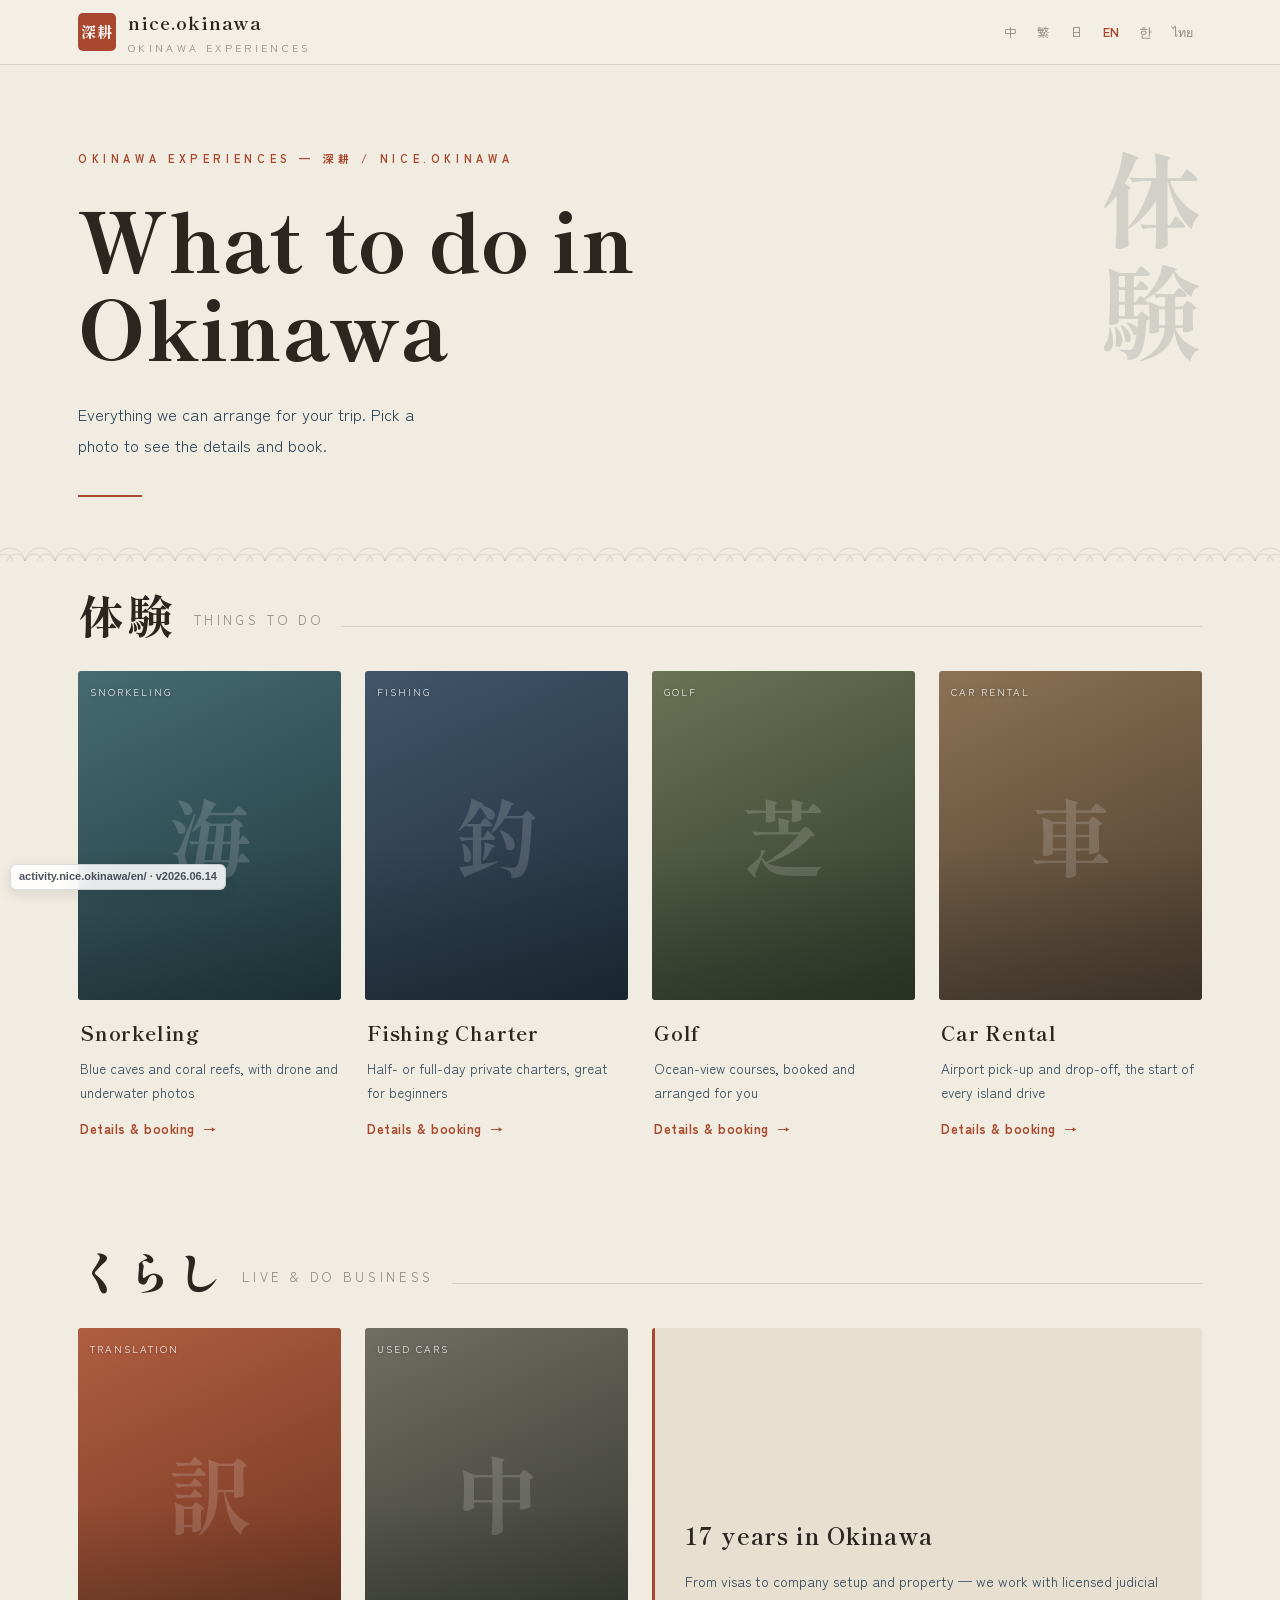
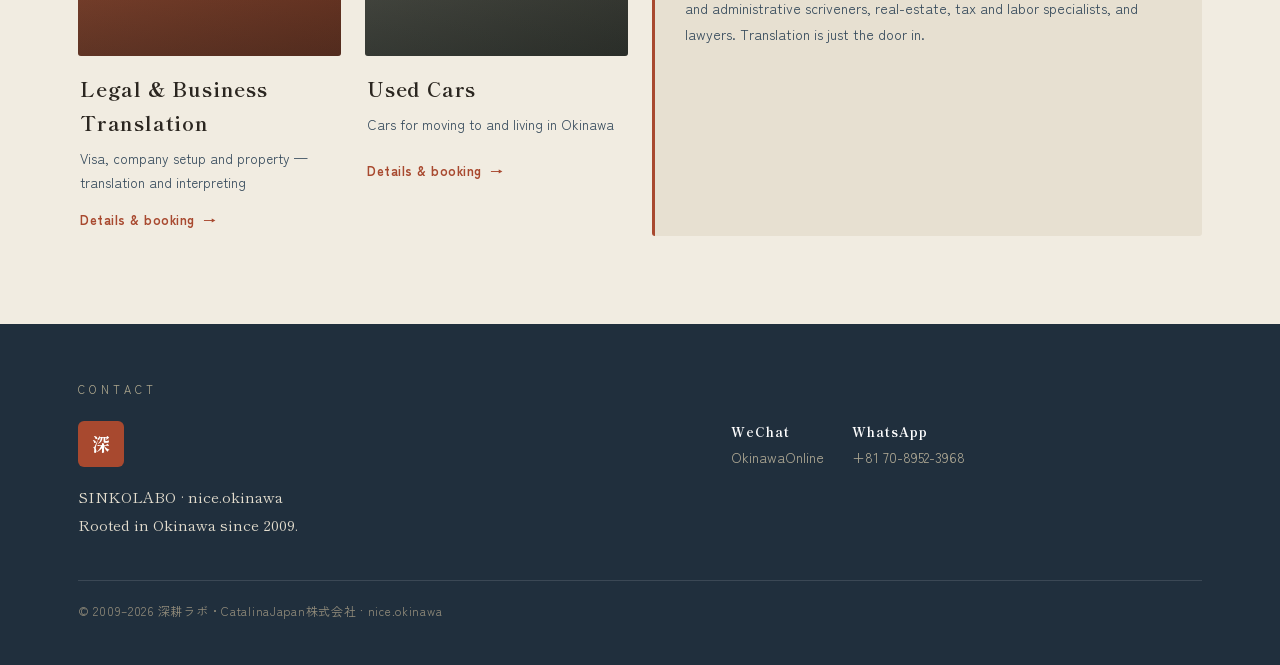
==== en/index.html @ 1bc1f2df "Align activity language URLs with sitemap" ====
<!doctype html>
<html lang="en">
<head>
<meta charset="utf-8">
<script>document.documentElement.classList.add('js')</script>
<meta name="viewport" content="width=device-width, initial-scale=1">
<title>Things to Do in Okinawa | Snorkeling, Fishing, Golf, Car Rental &amp; Translation — nice.okinawa</title>
<meta name="description" content="Everything you can do and book in Okinawa on one page: blue-cave snorkeling, fishing charters, golf, car rental, and legal/business translation for visas, company setup and property. SINKOLABO · nice.okinawa, rooted in Okinawa since 2009.">
<meta name="keywords" content="things to do in Okinawa, Okinawa activities, Okinawa snorkeling, blue cave Okinawa, Okinawa fishing charter, Okinawa golf, Okinawa car rental, Okinawa translation">
<meta name="robots" content="index,follow,max-image-preview:large">
<meta name="author" content="深耕ラボ・CatalinaJapan株式会社">
<link rel="canonical" href="https://activity.nice.okinawa/en/">
<link rel="alternate" hreflang="zh-Hans" href="https://activity.nice.okinawa/">
<link rel="alternate" hreflang="zh-Hant" href="https://activity.nice.okinawa/zh-TW/">
<link rel="alternate" hreflang="ja" href="https://activity.nice.okinawa/ja/">
<link rel="alternate" hreflang="en" href="https://activity.nice.okinawa/en/">
<link rel="alternate" hreflang="ko" href="https://activity.nice.okinawa/ko/">
<link rel="alternate" hreflang="th" href="https://activity.nice.okinawa/th/">
<link rel="alternate" hreflang="x-default" href="https://activity.nice.okinawa/">

<!-- OGP / Twitter -->
<meta property="og:site_name" content="nice.okinawa">
<meta property="og:title" content="Things to Do in Okinawa | Snorkeling, Fishing, Golf, Car Rental &amp; Translation — nice.okinawa">
<meta property="og:description" content="Everything we can arrange for your trip. Pick a photo to see the details and book.">
<meta property="og:type" content="website">
<meta property="og:url" content="https://activity.nice.okinawa/en/">
<meta property="og:image" content="https://activity.nice.okinawa/images/og.jpg">
<meta property="og:locale" content="en_US">
<meta property="og:locale:alternate" content="zh_CN">
<meta property="og:locale:alternate" content="zh_TW">
<meta property="og:locale:alternate" content="ja_JP">
<meta property="og:locale:alternate" content="ko_KR">
<meta property="og:locale:alternate" content="th_TH">
<meta name="twitter:card" content="summary_large_image">
<meta name="twitter:title" content="Things to Do in Okinawa | Snorkeling, Fishing, Golf, Car Rental &amp; Translation — nice.okinawa">
<meta name="twitter:description" content="Everything we can arrange for your trip. Pick a photo to see the details and book.">
<meta name="twitter:image" content="https://activity.nice.okinawa/images/og.jpg">

<link rel="preconnect" href="https://fonts.googleapis.com">
<link rel="preconnect" href="https://fonts.gstatic.com" crossorigin>
<link href="https://fonts.googleapis.com/css2?family=Shippori+Mincho:wght@500;700;800&family=Zen+Kaku+Gothic+New:wght@400;500;700&display=swap" rel="stylesheet">

<style>
  :root{
    --sand:#F1ECE1;        /* 生成り 暖纸白 */
    --sand-2:#E7E0D1;      /* 略深的纸（面板底） */
    --ink:#2B2620;         /* 墨（暖黑） */
    --sea:#33485A;         /* 御納戸 靛蓝（次级文字） */
    --sea-2:#202F3D;       /* 深藍（页脚） */
    --coral:#A8492F;       /* 弁柄朱（唯一强调色，印章感） */
    --mist:#8E897C;        /* 利休鼠 暖灰（注释/meta） */
    --line:#D9D1C1;        /* 暖细线 */
    --maxw:1180px;
    --serif:'Shippori Mincho','Noto Serif JP',serif;
    --sans:'Zen Kaku Gothic New',system-ui,-apple-system,'Hiragino Sans','Microsoft YaHei',sans-serif;
  }

  *{box-sizing:border-box;margin:0;padding:0}
  html{scroll-behavior:smooth}
  body{
    background:var(--sand);
    color:var(--ink);
    font-family:var(--sans);
    font-weight:400;
    line-height:1.7;
    -webkit-font-smoothing:antialiased;
    text-rendering:optimizeLegibility;
    overflow-x:hidden;
  }
  a{color:inherit;text-decoration:none}
  img{display:block;max-width:100%}

  .wrap{max-width:var(--maxw);margin:0 auto;padding:0 28px}

  /* ---------- 顶栏 ---------- */
  .topbar{
    position:sticky;top:0;z-index:40;
    background:rgba(243,239,231,.82);
    backdrop-filter:saturate(140%) blur(10px);
    border-bottom:1px solid var(--line);
  }
  .topbar .wrap{display:flex;align-items:center;justify-content:space-between;height:64px}
  .brand{display:flex;align-items:center;gap:12px}
  .seal{
    width:38px;height:38px;flex:0 0 auto;
    background:var(--coral);color:#fff;border-radius:5px;
    display:grid;place-items:center;
    font-family:var(--serif);font-weight:800;font-size:15px;letter-spacing:.04em;
    box-shadow:0 1px 0 rgba(0,0,0,.06) inset;
  }
  .brand-name{font-family:var(--serif);font-weight:700;font-size:18px;letter-spacing:.06em}
  .brand-sub{display:block;font-family:var(--sans);font-weight:400;font-size:10.5px;letter-spacing:.32em;color:var(--mist);text-transform:uppercase;margin-top:1px}

  .langs{display:flex;gap:2px;flex-wrap:wrap}
  .langs a{
    border:0;background:none;cursor:pointer;
    font-family:var(--sans);font-size:12.5px;color:var(--mist);
    padding:6px 9px;border-radius:999px;transition:color .25s,background .25s;
  }
  .langs a:hover{color:var(--ink)}
  .langs a[aria-current="true"]{color:var(--coral);font-weight:700}
  .langs a:focus-visible{outline:2px solid var(--coral);outline-offset:2px}

  /* ---------- 英雄区 ---------- */
  .hero{position:relative;padding:84px 0 64px;overflow:hidden}
  .hero .wrap{position:relative;display:grid;grid-template-columns:1fr auto;gap:40px;align-items:start}
  .eyebrow{
    font-size:11px;letter-spacing:.42em;text-transform:uppercase;color:var(--coral);
    font-weight:700;margin-bottom:26px;
  }
  .hero h1{
    font-family:var(--serif);font-weight:800;
    font-size:clamp(40px,7vw,82px);line-height:1.08;letter-spacing:.01em;
    color:var(--ink);max-width:13ch;
  }
  .lead{
    margin-top:28px;max-width:46ch;font-size:16.5px;color:var(--sea);line-height:1.9;
  }
  .hero-rule{margin-top:34px;width:64px;height:2px;background:var(--coral)}

  /* 竖排「体験」签名大字 */
  .vert{
    writing-mode:vertical-rl;text-orientation:upright;
    font-family:var(--serif);font-weight:700;
    font-size:clamp(48px,8vw,104px);line-height:1;
    color:var(--sea);opacity:.16;letter-spacing:.1em;
    user-select:none;
  }

  /* 青海波纹 */
  .seigaiha{
    position:absolute;left:0;right:0;bottom:-2px;height:120px;pointer-events:none;
    opacity:.5;
    background-image:url("data:image/svg+xml,%3Csvg xmlns='http://www.w3.org/2000/svg' width='90' height='30' viewBox='0 0 90 30'%3E%3Cg fill='none' stroke='%2333485A' stroke-width='1' stroke-opacity='0.28'%3E%3Cpath d='M0 30 A15 15 0 0 1 30 30 A15 15 0 0 1 60 30 A15 15 0 0 1 90 30'/%3E%3Cpath d='M0 30 A9 9 0 0 1 18 30 M12 30 A9 9 0 0 1 30 30 M30 30 A9 9 0 0 1 48 30 M42 30 A9 9 0 0 1 60 30 M60 30 A9 9 0 0 1 78 30 M72 30 A9 9 0 0 1 90 30'/%3E%3C/g%3E%3C/svg%3E");
    background-repeat:repeat-x;background-position:bottom;
    -webkit-mask-image:linear-gradient(to top,#000,transparent);
    mask-image:linear-gradient(to top,#000,transparent);
  }

  /* ---------- 区段标题 ---------- */
  .section{padding:30px 0 8px}
  .section-head{display:flex;align-items:flex-end;gap:18px;margin-bottom:34px}
  .section-head .kanji{font-family:var(--serif);font-weight:800;font-size:clamp(30px,4.4vw,46px);line-height:1;letter-spacing:.06em}
  .section-head .label{font-size:13px;letter-spacing:.28em;text-transform:uppercase;color:var(--mist);padding-bottom:6px}
  .section-head .grow{flex:1;height:1px;background:var(--line);margin-bottom:10px}

  /* ---------- 卡片网格 ---------- */
  .grid{display:grid;grid-template-columns:repeat(4,1fr);gap:24px}
  .grid.live{grid-template-columns:repeat(4,1fr)}
  .card{display:flex;flex-direction:column;group:card}
  .card-photo{
    position:relative;aspect-ratio:4/5;overflow:hidden;border-radius:3px;
    background:linear-gradient(155deg,var(--a1),var(--a2));
  }
  .card-photo .kanji{
    position:absolute;inset:0;display:grid;place-items:center;
    font-family:var(--serif);font-weight:800;font-size:84px;
    color:rgba(255,255,255,.16);user-select:none;
  }
  .card-photo img{
    position:absolute;inset:0;width:100%;height:100%;object-fit:cover;
    transition:transform .9s cubic-bezier(.2,.6,.2,1),opacity .5s;
  }
  .card-photo::after{
    content:"";position:absolute;inset:0;
    background:linear-gradient(to top,rgba(20,30,30,.34),transparent 46%);
    opacity:.85;transition:opacity .4s;
  }
  .card:hover .card-photo img,
  .card:focus-visible .card-photo img{transform:scale(1.05)}
  .card-tag{
    position:absolute;left:12px;top:12px;z-index:2;
    font-size:10px;letter-spacing:.2em;text-transform:uppercase;color:#fff;opacity:.92;
    text-shadow:0 1px 4px rgba(0,0,0,.4);
  }
  .card-body{padding:16px 2px 4px}
  .card-name{font-family:var(--serif);font-weight:700;font-size:20px;letter-spacing:.04em}
  .card-desc{margin-top:7px;font-size:13.5px;color:var(--sea);line-height:1.75;min-height:2.4em}
  .card-cta{
    margin-top:14px;display:inline-flex;align-items:center;gap:8px;
    font-size:13px;letter-spacing:.04em;color:var(--coral);font-weight:700;
  }
  .card-cta .arrow{transition:transform .35s}
  .card:hover .card-cta .arrow,
  .card:focus-visible .card-cta .arrow{transform:translateX(5px)}
  .card:focus-visible{outline:2px solid var(--coral);outline-offset:5px;border-radius:5px}

  /* くらし 背景文字面板 */
  .info-panel{
    grid-column:span 2;
    background:var(--sand-2);
    border-left:3px solid var(--coral);
    border-radius:3px;
    padding:28px 30px;
    display:flex;flex-direction:column;justify-content:center;
  }
  .info-panel h3{font-family:var(--serif);font-weight:700;font-size:23px;letter-spacing:.05em;margin-bottom:13px}
  .info-panel p{font-size:14px;color:var(--sea);line-height:1.9}

  /* ---------- 页脚 ---------- */
  footer{margin-top:80px;background:var(--sea-2);color:#EAE3D4}
  footer .wrap{padding:56px 28px 44px}
  .foot-eyebrow{font-size:11px;letter-spacing:.4em;text-transform:uppercase;color:#B0A98F;margin-bottom:22px}
  .foot-grid{display:grid;grid-template-columns:1.3fr 1fr;gap:40px;align-items:start}
  .channels{display:flex;flex-wrap:wrap;gap:10px 28px}
  .channel{font-size:14px}
  .channel b{display:block;font-family:var(--serif);font-weight:700;font-size:13px;color:#fff;letter-spacing:.08em;margin-bottom:3px}
  .channel span{color:#AEA894}
  .foot-note{font-family:var(--serif);font-size:15px;line-height:1.9;color:#E4DECF}
  .foot-seal{display:inline-grid;place-items:center;width:46px;height:46px;background:var(--coral);color:#fff;border-radius:6px;font-family:var(--serif);font-weight:800;font-size:18px;margin-bottom:16px}
  .copy{margin-top:40px;padding-top:20px;border-top:1px solid rgba(255,255,255,.12);font-size:12px;color:#928C7B;letter-spacing:.06em}

  /* ---------- 入场动画 ---------- */
  .js .reveal{opacity:0;transform:translateY(20px);transition:opacity .8s ease,transform .8s cubic-bezier(.2,.7,.2,1)}
  .js .reveal.in{opacity:1;transform:none}

  /* ---------- 响应式 ---------- */
  @media (max-width:920px){
    .grid,.grid.live{grid-template-columns:repeat(2,1fr)}
    .hero .wrap{grid-template-columns:1fr}
    .vert{display:none}
  }
  @media (max-width:540px){
    .wrap{padding:0 20px}
    .hero{padding:56px 0 48px}
    .grid,.grid.live{grid-template-columns:1fr 1fr;gap:16px}
    .card-name{font-size:18px}
    .foot-grid{grid-template-columns:1fr;gap:30px}
    .topbar .wrap{height:58px}
    .brand-name{font-size:16px}
  }
  @media (prefers-reduced-motion:reduce){
    .js .reveal{opacity:1;transform:none;transition:none}
    .card-photo img{transition:none}
    html{scroll-behavior:auto}
  }
</style>

<script type="application/ld+json">
{
  "@context": "https://schema.org",
  "@graph": [
    {
      "@type": "TravelAgency",
      "@id": "https://activity.nice.okinawa/#org",
      "name": "深耕ラボ / nice.okinawa",
      "alternateName": "SINKOLABO",
      "url": "https://nice.okinawa",
      "image": "https://activity.nice.okinawa/images/og.jpg",
      "areaServed": {
        "@type": "Place",
        "name": "Okinawa, Japan"
      },
      "foundingDate": "2009",
      "parentOrganization": {
        "@type": "Organization",
        "name": "CatalinaJapan株式会社"
      },
      "knowsLanguage": [
        "zh",
        "zh-TW",
        "ja",
        "en",
        "ko",
        "th"
      ]
    },
    {
      "@type": "WebSite",
      "@id": "https://activity.nice.okinawa/en/#website",
      "url": "https://activity.nice.okinawa/en/",
      "name": "Things to do in Okinawa",
      "inLanguage": "en",
      "publisher": {
        "@id": "https://activity.nice.okinawa/#org"
      }
    },
    {
      "@type": "ItemList",
      "name": "Bookable experiences in Okinawa",
      "itemListElement": [
        {
          "@type": "ListItem",
          "position": 1,
          "name": "Snorkeling",
          "url": "https://snorkel.nice.okinawa"
        },
        {
          "@type": "ListItem",
          "position": 2,
          "name": "Fishing Charter",
          "url": "https://fishing.nice.okinawa"
        },
        {
          "@type": "ListItem",
          "position": 3,
          "name": "Golf",
          "url": "https://golf.nice.okinawa"
        },
        {
          "@type": "ListItem",
          "position": 4,
          "name": "Car Rental",
          "url": "https://rental.nice.okinawa"
        },
        {
          "@type": "ListItem",
          "position": 5,
          "name": "Legal & Business Translation",
          "url": "https://translation.nice.okinawa"
        },
        {
          "@type": "ListItem",
          "position": 6,
          "name": "Used Cars",
          "url": "https://japanusedcars.nice.okinawa"
        }
      ]
    }
  ]
}
</script>
<style id="nice-screenshot-mark-style">
.nice-screenshot-mark {
  position: fixed;
  left: max(10px, env(safe-area-inset-left));
  bottom: max(10px, env(safe-area-inset-bottom));
  z-index: 2147483000;
  max-width: min(70vw, 520px);
  padding: 5px 8px;
  border: 1px solid rgba(17, 24, 39, 0.14);
  border-radius: 6px;
  background: rgba(255, 255, 255, 0.88);
  color: rgba(17, 24, 39, 0.74);
  box-shadow: 0 4px 14px rgba(17, 24, 39, 0.10);
  font: 600 11px/1.25 -apple-system, BlinkMacSystemFont, "Segoe UI", sans-serif;
  letter-spacing: 0;
  pointer-events: none;
  backdrop-filter: blur(10px);
}
@media (max-width: 640px) {
  .nice-screenshot-mark {
    max-width: calc(100vw - 20px);
    font-size: 10px;
  }
}
@media print {
  .nice-screenshot-mark { display: none; }
}
</style>
</head>
<body>

<header class="topbar">
  <div class="wrap">
    <a class="brand" href="https://nice.okinawa" aria-label="nice.okinawa">
      <span class="seal">深耕</span>
      <span>
        <span class="brand-name">nice.okinawa</span>
        <span class="brand-sub">Okinawa Experiences</span>
      </span>
    </a>
    <nav class="langs" aria-label="Language"><a href="https://activity.nice.okinawa/" hreflang="zh-Hans" aria-current="false">中</a><a href="https://activity.nice.okinawa/zh-TW/" hreflang="zh-Hant" aria-current="false">繁</a><a href="https://activity.nice.okinawa/ja/" hreflang="ja" aria-current="false">日</a><a href="https://activity.nice.okinawa/en/" hreflang="en" aria-current="true">EN</a><a href="https://activity.nice.okinawa/ko/" hreflang="ko" aria-current="false">한</a><a href="https://activity.nice.okinawa/th/" hreflang="th" aria-current="false">ไทย</a></nav>
  </div>
</header>

<main>
  <section class="hero">
    <div class="wrap">
      <div>
        <p class="eyebrow">Okinawa Experiences — 深耕 / nice.okinawa</p>
        <h1>What to do in Okinawa</h1>
        <p class="lead">Everything we can arrange for your trip. Pick a photo to see the details and book.</p>
        <div class="hero-rule"></div>
      </div>
      <div class="vert" aria-hidden="true">体験</div>
    </div>
    <div class="seigaiha" aria-hidden="true"></div>
  </section>

  <div class="wrap">
    <section class="section" id="exp">
      <div class="section-head reveal">
        <h2 class="kanji">体験</h2>
        <span class="label">Things to do</span>
        <span class="grow"></span>
      </div>
      <div class="grid">
      <a class="card reveal" href="https://snorkel.nice.okinawa" aria-label="Snorkeling">
        <div class="card-photo" style="--a1:#476B72;--a2:#1E363C">
          <span class="kanji" aria-hidden="true">海</span>
          <span class="card-tag">Snorkeling</span>
          <img src="/images/snorkel.jpg" alt="Snorkeling" loading="lazy" onerror="this.style.opacity=0;this.onerror=null">
        </div>
        <div class="card-body">
          <h3 class="card-name">Snorkeling</h3>
          <div class="card-desc">Blue caves and coral reefs, with drone and underwater photos</div>
          <span class="card-cta">Details &amp; booking <span class="arrow">→</span></span>
        </div>
      </a>
      <a class="card reveal" href="https://fishing.nice.okinawa" aria-label="Fishing Charter">
        <div class="card-photo" style="--a1:#41566A;--a2:#1C2A38">
          <span class="kanji" aria-hidden="true">釣</span>
          <span class="card-tag">Fishing</span>
          <img src="/images/fishing.jpg" alt="Fishing Charter" loading="lazy" onerror="this.style.opacity=0;this.onerror=null">
        </div>
        <div class="card-body">
          <h3 class="card-name">Fishing Charter</h3>
          <div class="card-desc">Half- or full-day private charters, great for beginners</div>
          <span class="card-cta">Details &amp; booking <span class="arrow">→</span></span>
        </div>
      </a>
      <a class="card reveal" href="https://golf.nice.okinawa" aria-label="Golf">
        <div class="card-photo" style="--a1:#6B7356;--a2:#2E3826">
          <span class="kanji" aria-hidden="true">芝</span>
          <span class="card-tag">Golf</span>
          <img src="/images/golf.jpg" alt="Golf" loading="lazy" onerror="this.style.opacity=0;this.onerror=null">
        </div>
        <div class="card-body">
          <h3 class="card-name">Golf</h3>
          <div class="card-desc">Ocean-view courses, booked and arranged for you</div>
          <span class="card-cta">Details &amp; booking <span class="arrow">→</span></span>
        </div>
      </a>
      <a class="card reveal" href="https://rental.nice.okinawa" aria-label="Car Rental">
        <div class="card-photo" style="--a1:#8C7256;--a2:#4A3A2A">
          <span class="kanji" aria-hidden="true">車</span>
          <span class="card-tag">Car Rental</span>
          <img src="/images/rental.jpg" alt="Car Rental" loading="lazy" onerror="this.style.opacity=0;this.onerror=null">
        </div>
        <div class="card-body">
          <h3 class="card-name">Car Rental</h3>
          <div class="card-desc">Airport pick-up and drop-off, the start of every island drive</div>
          <span class="card-cta">Details &amp; booking <span class="arrow">→</span></span>
        </div>
      </a>
      </div>
    </section>

    <section class="section" id="live" style="margin-top:64px">
      <div class="section-head reveal">
        <h2 class="kanji">くらし</h2>
        <span class="label">Live &amp; do business</span>
        <span class="grow"></span>
      </div>
      <div class="grid live">
      <a class="card reveal" href="https://translation.nice.okinawa" aria-label="Legal &amp; Business Translation">
        <div class="card-photo" style="--a1:#B05E40;--a2:#6B311E">
          <span class="kanji" aria-hidden="true">訳</span>
          <span class="card-tag">Translation</span>
          <img src="/images/translation.jpg" alt="Legal &amp; Business Translation" loading="lazy" onerror="this.style.opacity=0;this.onerror=null">
        </div>
        <div class="card-body">
          <h3 class="card-name">Legal &amp; Business Translation</h3>
          <div class="card-desc">Visa, company setup and property — translation and interpreting</div>
          <span class="card-cta">Details &amp; booking <span class="arrow">→</span></span>
        </div>
      </a>
      <a class="card reveal" href="https://japanusedcars.nice.okinawa" aria-label="Used Cars">
        <div class="card-photo" style="--a1:#6E6E64;--a2:#33342D">
          <span class="kanji" aria-hidden="true">中</span>
          <span class="card-tag">Used Cars</span>
          <img src="/images/usedcars.jpg" alt="Used Cars" loading="lazy" onerror="this.style.opacity=0;this.onerror=null">
        </div>
        <div class="card-body">
          <h3 class="card-name">Used Cars</h3>
          <div class="card-desc">Cars for moving to and living in Okinawa</div>
          <span class="card-cta">Details &amp; booking <span class="arrow">→</span></span>
        </div>
      </a>
      <div class="info-panel reveal"><h3>17 years in Okinawa</h3><p>From visas to company setup and property — we work with licensed judicial and administrative scriveners, real-estate, tax and labor specialists, and lawyers. Translation is just the door in.</p></div>
      </div>
    </section>
  </div>
</main>

<footer>
  <div class="wrap">
    <div class="foot-eyebrow">Contact</div>
    <div class="foot-grid">
      <div>
        <div class="foot-seal">深</div>
        <p class="foot-note">SINKOLABO · nice.okinawa<br>Rooted in Okinawa since 2009.</p>
      </div>
      <div class="channels reveal">
        <div class="channel"><b>WeChat</b><span>OkinawaOnline</span></div>
        <div class="channel"><b>WhatsApp</b><span>+81 70-8952-3968</span></div>
      </div>
    </div>
    <div class="copy">© 2009–2026 深耕ラボ・CatalinaJapan株式会社 · nice.okinawa</div>
  </div>
</footer>

<script>(function(){var e=document.querySelectorAll('.reveal');if(!('IntersectionObserver'in window)||matchMedia('(prefers-reduced-motion:reduce)').matches){e.forEach(function(x){x.classList.add('in')});return}var io=new IntersectionObserver(function(en){en.forEach(function(x){if(x.isIntersecting){x.target.classList.add('in');io.unobserve(x.target)}})},{threshold:.12,rootMargin:'0px 0px -8% 0px'});e.forEach(function(x){io.observe(x)})})();</script>
<script src="https://analytics.nice.okinawa/script.js" defer></script>
<div class="nice-screenshot-mark" aria-label="Page address and version">activity.nice.okinawa/en/ · v2026.06.14</div>
</body>
</html>
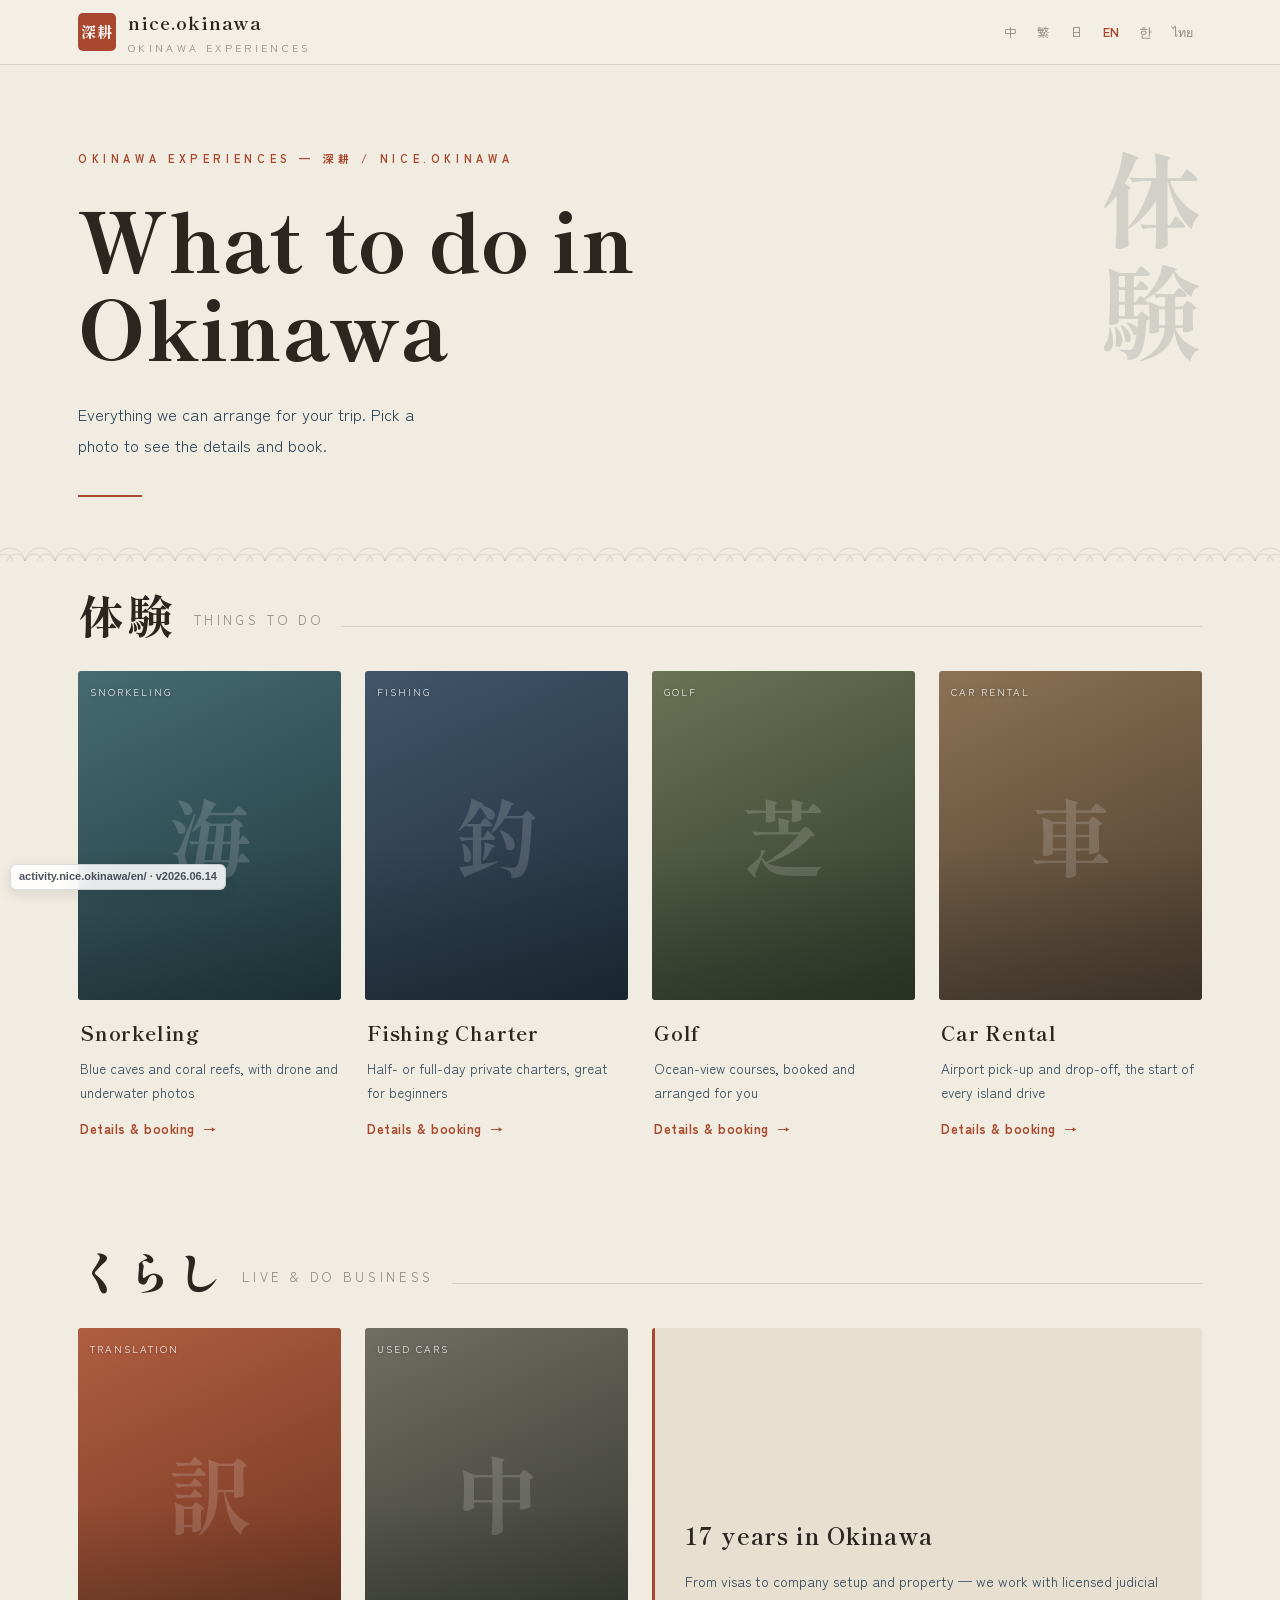
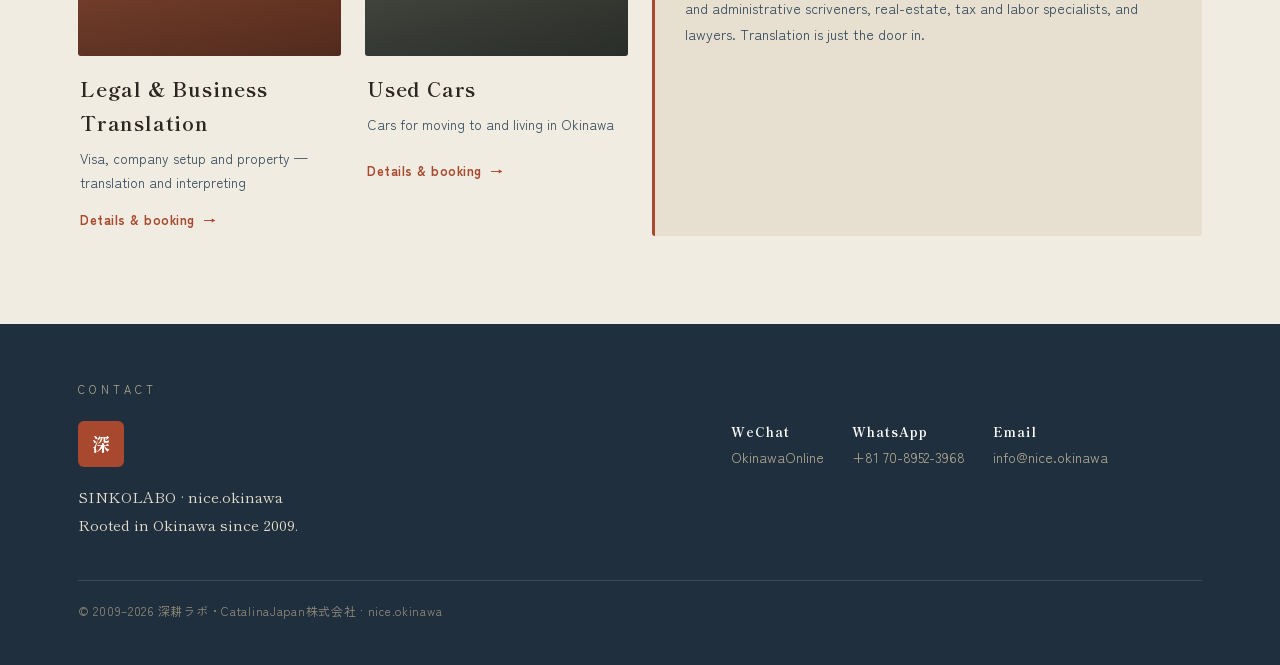
==== commit 088520b0: "Link activity contact channels" ====
--- a/en/index.html
+++ b/en/index.html
@@ -205,7 +205,9 @@
   .channels{display:flex;flex-wrap:wrap;gap:10px 28px}
   .channel{font-size:14px}
   .channel b{display:block;font-family:var(--serif);font-weight:700;font-size:13px;color:#fff;letter-spacing:.08em;margin-bottom:3px}
-  .channel span{color:#AEA894}
+  .channel span,.channel a{color:#AEA894}
+  .channel a{text-decoration:none}
+  .channel a:hover{text-decoration:underline}
   .foot-note{font-family:var(--serif);font-size:15px;line-height:1.9;color:#E4DECF}
   .foot-seal{display:inline-grid;place-items:center;width:46px;height:46px;background:var(--coral);color:#fff;border-radius:6px;font-family:var(--serif);font-weight:800;font-size:18px;margin-bottom:16px}
   .copy{margin-top:40px;padding-top:20px;border-top:1px solid rgba(255,255,255,.12);font-size:12px;color:#928C7B;letter-spacing:.06em}
@@ -484,7 +486,8 @@
       </div>
       <div class="channels reveal">
         <div class="channel"><b>WeChat</b><span>OkinawaOnline</span></div>
-        <div class="channel"><b>WhatsApp</b><span>+81 70-8952-3968</span></div>
+        <div class="channel"><b>WhatsApp</b><a href="https://wa.me/817089523968" target="_blank" rel="noopener">+81 70-8952-3968</a></div>
+        <div class="channel"><b>Email</b><a href="mailto:info@nice.okinawa">info@nice.okinawa</a></div>
       </div>
     </div>
     <div class="copy">© 2009–2026 深耕ラボ・CatalinaJapan株式会社 · nice.okinawa</div>
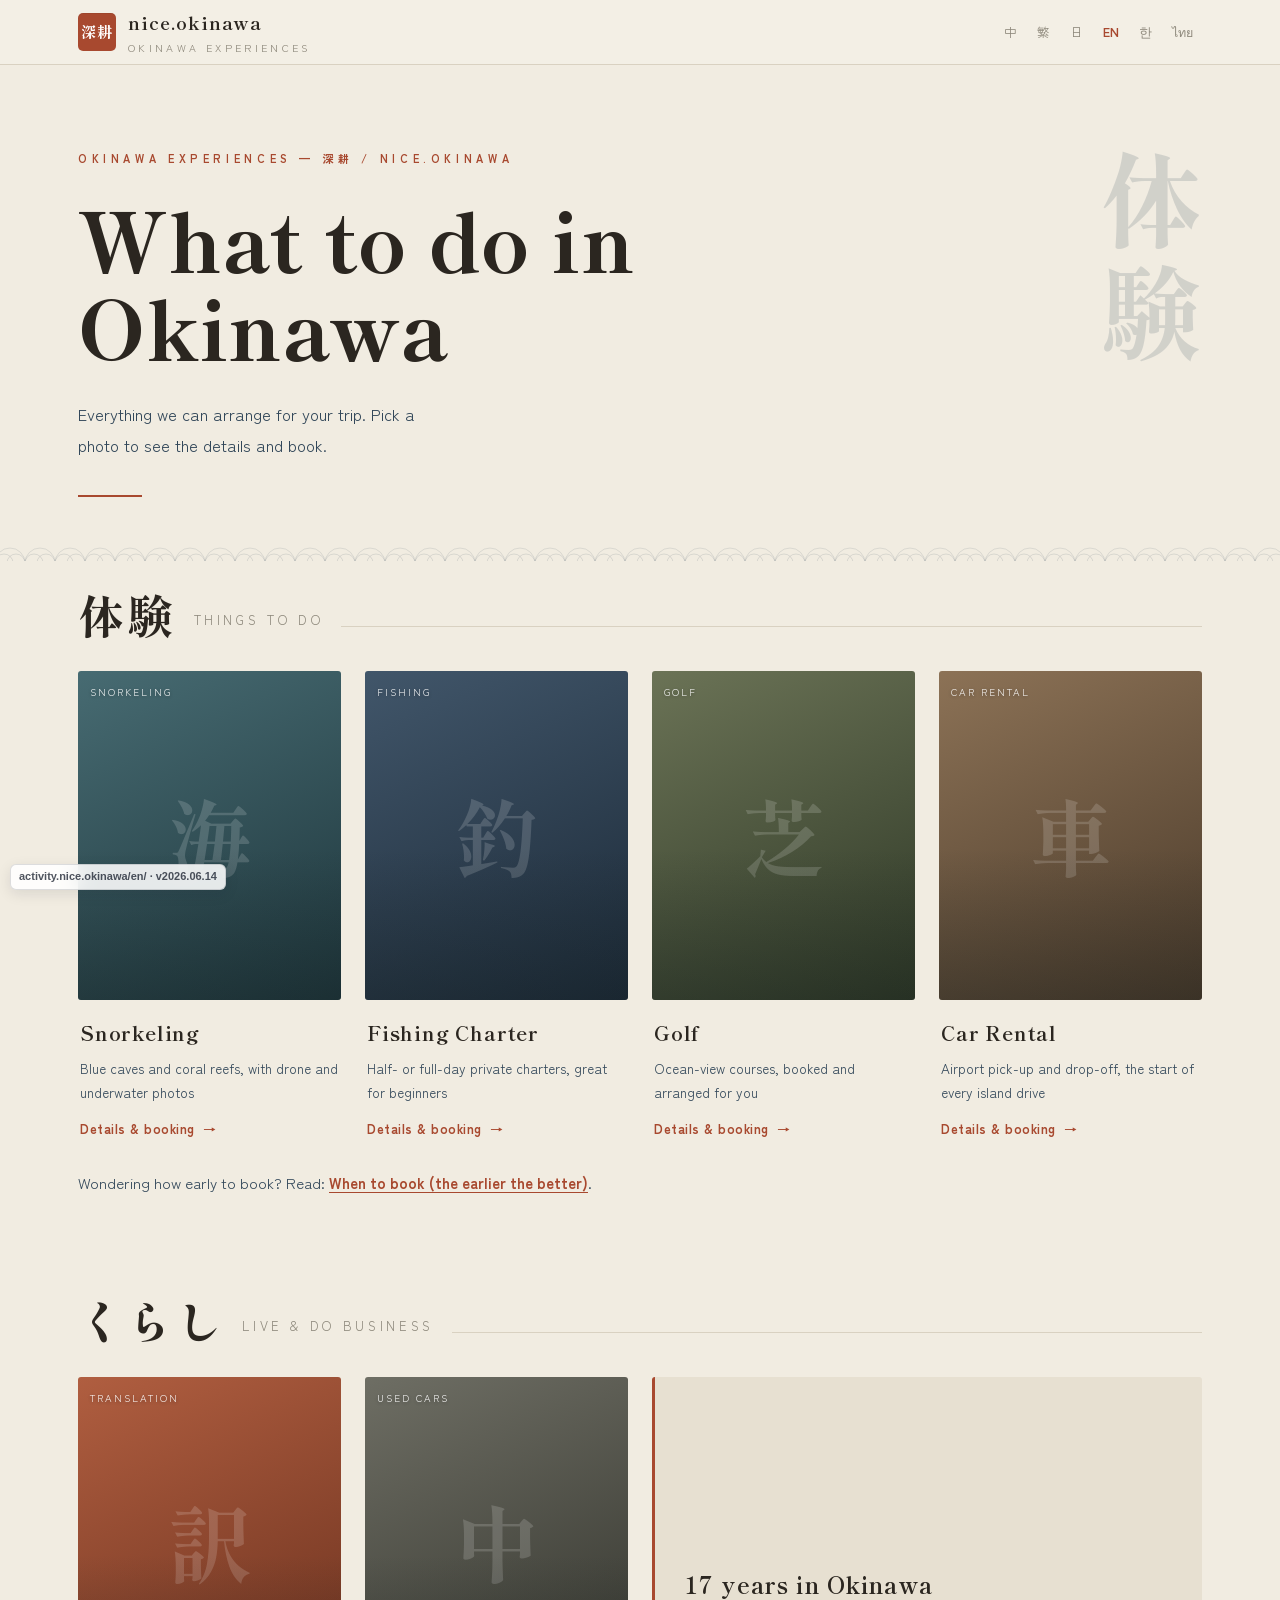
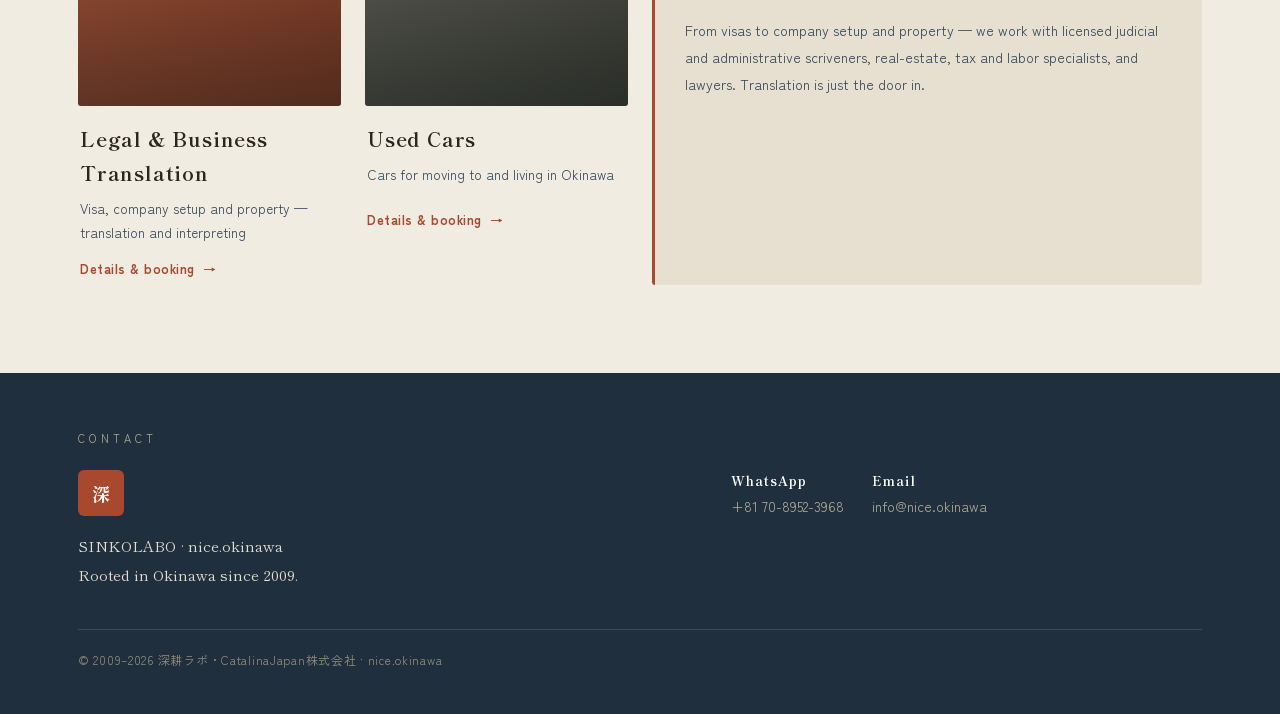
==== commit e33158be: "ACT-0821-01 add when-to-book guide" ====
--- a/en/index.html
+++ b/en/index.html
@@ -205,9 +205,8 @@
   .channels{display:flex;flex-wrap:wrap;gap:10px 28px}
   .channel{font-size:14px}
   .channel b{display:block;font-family:var(--serif);font-weight:700;font-size:13px;color:#fff;letter-spacing:.08em;margin-bottom:3px}
-  .channel span,.channel a{color:#AEA894}
-  .channel a{text-decoration:none}
-  .channel a:hover{text-decoration:underline}
+  .channel span{color:#AEA894}
+  .channel span a{color:inherit;text-decoration:none}
   .foot-note{font-family:var(--serif);font-size:15px;line-height:1.9;color:#E4DECF}
   .foot-seal{display:inline-grid;place-items:center;width:46px;height:46px;background:var(--coral);color:#fff;border-radius:6px;font-family:var(--serif);font-weight:800;font-size:18px;margin-bottom:16px}
   .copy{margin-top:40px;padding-top:20px;border-top:1px solid rgba(255,255,255,.12);font-size:12px;color:#928C7B;letter-spacing:.06em}
@@ -437,6 +436,7 @@
         </div>
       </a>
       </div>
+      <p class="reveal" style="margin-top:24px;color:var(--sea);font-size:15px">Wondering how early to book? Read: <a href="https://activity.nice.okinawa/en/when-to-book/" style="color:var(--coral);font-weight:700;text-decoration:underline;text-underline-offset:3px">When to book (the earlier the better)</a>.</p>
     </section>
 
     <section class="section" id="live" style="margin-top:64px">
@@ -485,9 +485,8 @@
         <p class="foot-note">SINKOLABO · nice.okinawa<br>Rooted in Okinawa since 2009.</p>
       </div>
       <div class="channels reveal">
-        <div class="channel"><b>WeChat</b><span>OkinawaOnline</span></div>
-        <div class="channel"><b>WhatsApp</b><a href="https://wa.me/817089523968" target="_blank" rel="noopener">+81 70-8952-3968</a></div>
-        <div class="channel"><b>Email</b><a href="mailto:info@nice.okinawa">info@nice.okinawa</a></div>
+        <div class="channel"><b>WhatsApp</b><span><a href="https://wa.me/817089523968" target="_blank" rel="noopener">+81 70-8952-3968</a></span></div>
+        <div class="channel"><b>Email</b><span><a href="mailto:info@nice.okinawa">info@nice.okinawa</a></span></div>
       </div>
     </div>
     <div class="copy">© 2009–2026 深耕ラボ・CatalinaJapan株式会社 · nice.okinawa</div>
@@ -495,7 +494,8 @@
 </footer>
 
 <script>(function(){var e=document.querySelectorAll('.reveal');if(!('IntersectionObserver'in window)||matchMedia('(prefers-reduced-motion:reduce)').matches){e.forEach(function(x){x.classList.add('in')});return}var io=new IntersectionObserver(function(en){en.forEach(function(x){if(x.isIntersecting){x.target.classList.add('in');io.unobserve(x.target)}})},{threshold:.12,rootMargin:'0px 0px -8% 0px'});e.forEach(function(x){io.observe(x)})})();</script>
-<script src="https://analytics.nice.okinawa/script.js" defer></script>
 <div class="nice-screenshot-mark" aria-label="Page address and version">activity.nice.okinawa/en/ · v2026.06.14</div>
+  <script src="https://analytics.nice.okinawa/beacon.js"
+    data-site="activity" defer></script>
 </body>
 </html>
